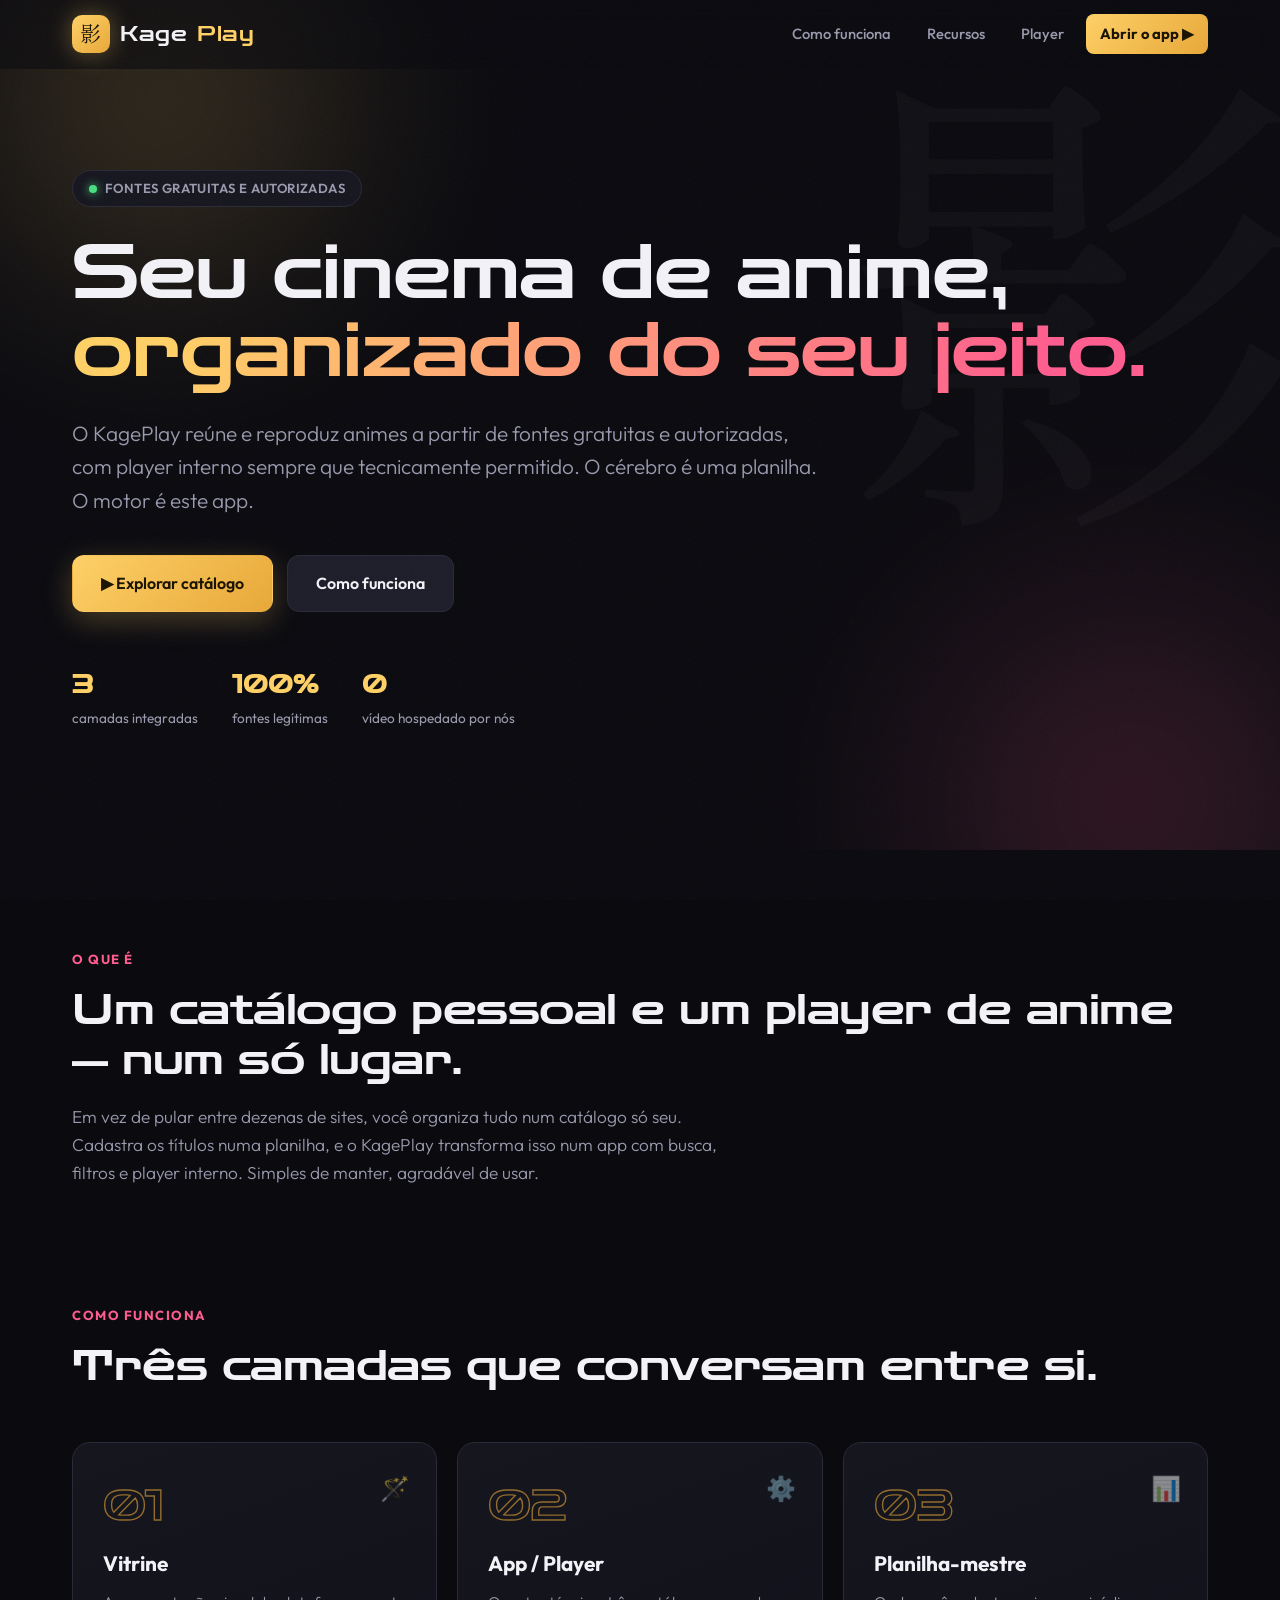
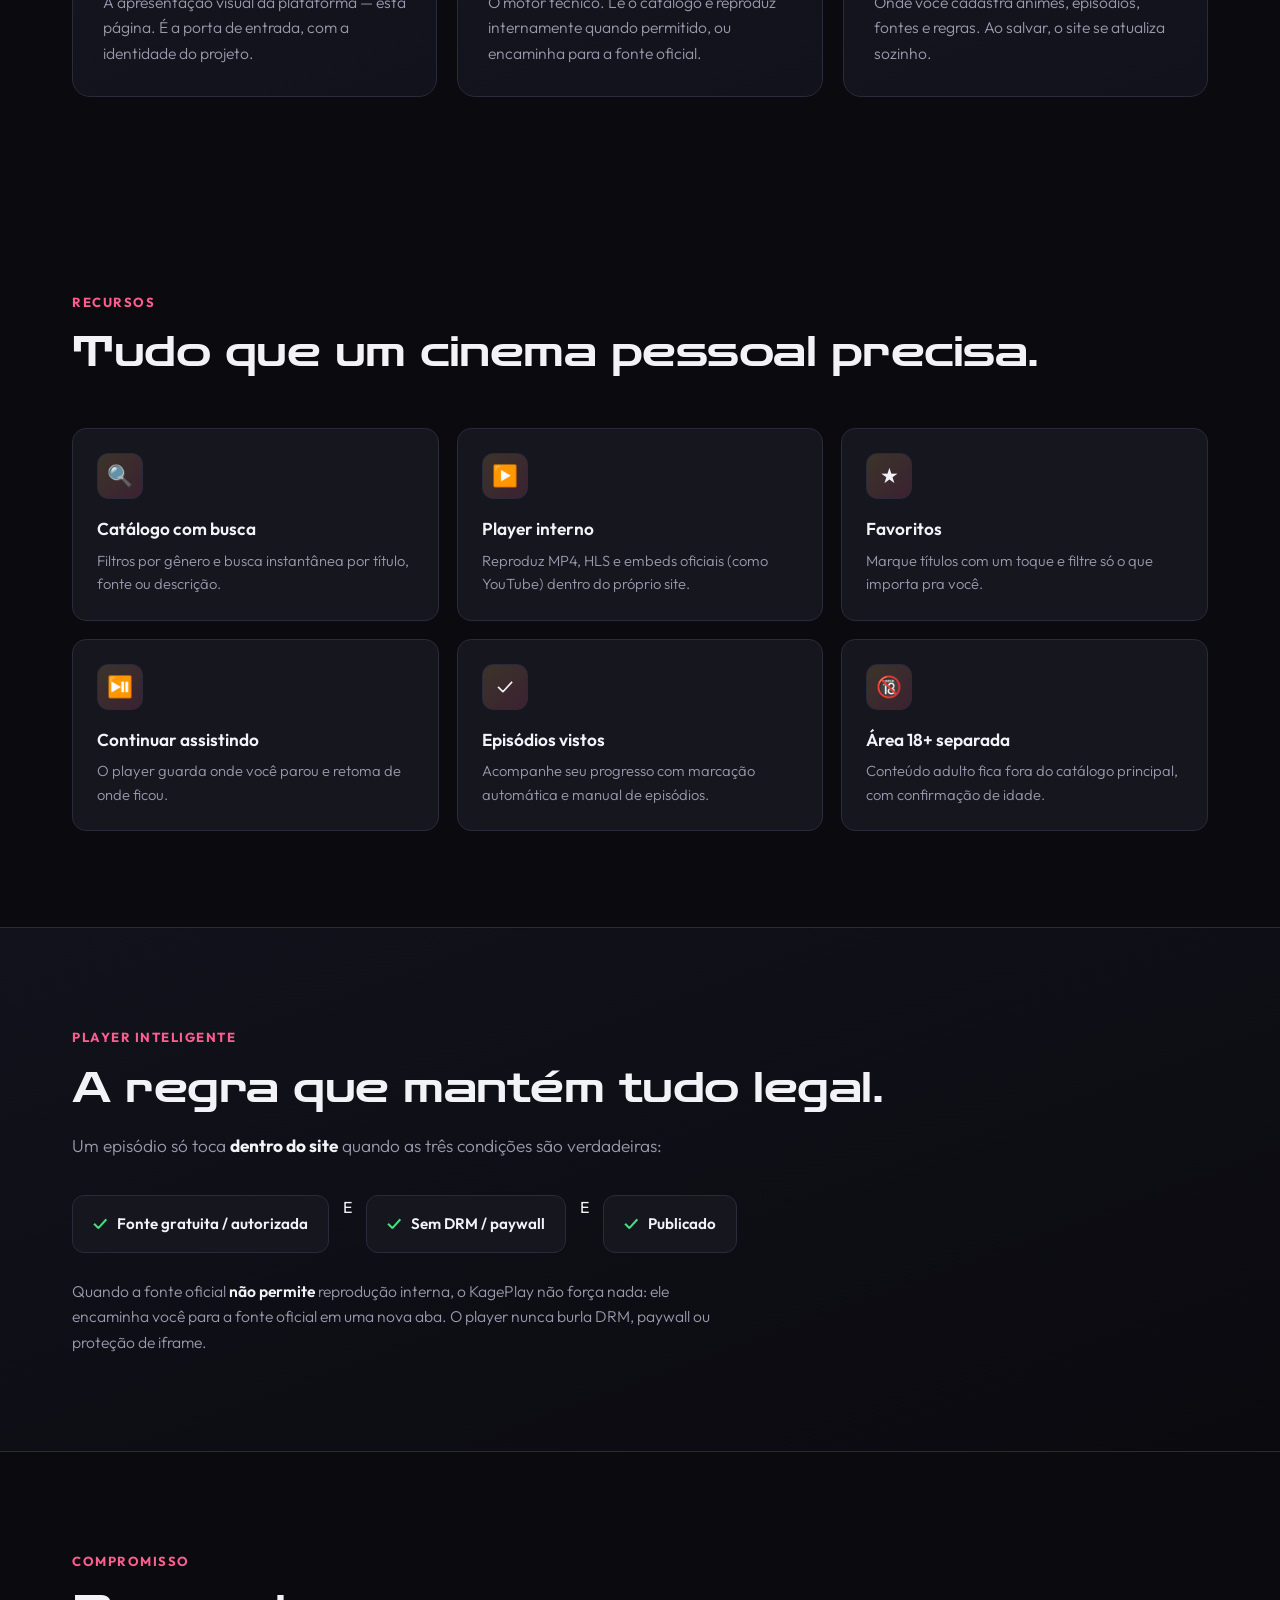
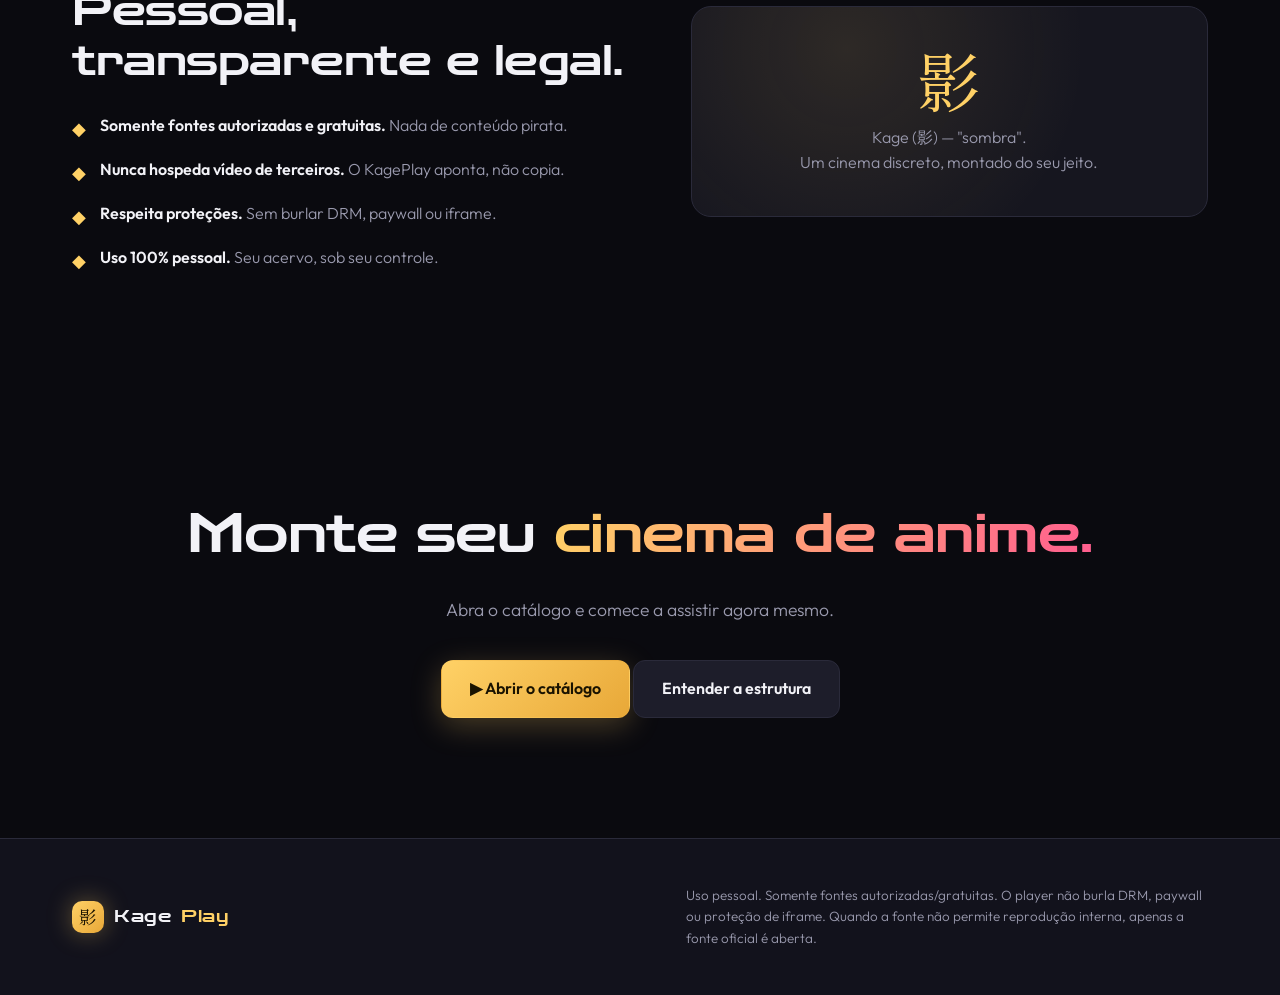
==== vitrine/index.html @ d7ade6af "Rename index.html to vitrine/index.html" ====
<!DOCTYPE html>
<html lang="pt-BR">
<head>
<meta charset="UTF-8">
<meta name="viewport" content="width=device-width, initial-scale=1.0">
<title>KagePlay — Seu cinema de anime</title>
<meta name="description" content="KagePlay reúne e reproduz animes a partir de fontes gratuitas e autorizadas. Catálogo, player interno, favoritos e continuar assistindo — organizados do seu jeito.">
<link rel="preconnect" href="https://fonts.googleapis.com">
<link rel="preconnect" href="https://fonts.gstatic.com" crossorigin>
<link href="https://fonts.googleapis.com/css2?family=Zen+Dots&family=Outfit:wght@300;400;500;600;700;800&family=Shippori+Mincho:wght@600;700&display=swap" rel="stylesheet">
<style>
  :root{
    --bg:#0a0a0f; --bg2:#12121c; --card:#16161f; --elev:#1d1d2a;
    --line:#2a2a3a; --ink:#f2f2f7; --soft:#9a9aae;
    --gold:#ffd166; --gold-deep:#e8a838; --magenta:#ff5d8f; --violet:#8b5cf6;
    --ok:#4ade80;
  }
  *{margin:0;padding:0;box-sizing:border-box}
  html{scroll-behavior:smooth}
  body{
    background:var(--bg); color:var(--ink);
    font-family:'Outfit',sans-serif; line-height:1.6;
    overflow-x:hidden;
  }
  /* textura de grão sutil sobre tudo */
  body::before{
    content:""; position:fixed; inset:0; z-index:9999; pointer-events:none; opacity:.035;
    background-image:url("data:image/svg+xml,%3Csvg xmlns='http://www.w3.org/2000/svg' width='120' height='120'%3E%3Cfilter id='n'%3E%3CfeTurbulence type='fractalNoise' baseFrequency='0.85' numOctaves='3'/%3E%3C/filter%3E%3Crect width='100%25' height='100%25' filter='url(%23n)'/%3E%3C/svg%3E");
  }
  .wrap{max-width:1180px;margin:0 auto;padding:0 22px}
  a{color:inherit;text-decoration:none}

  /* ---------- HEADER ---------- */
  header{
    position:fixed;top:0;left:0;right:0;z-index:100;
    backdrop-filter:blur(12px); background:rgba(10,10,15,.6);
    border-bottom:1px solid transparent; transition:.3s;
  }
  header.scrolled{border-bottom-color:var(--line); background:rgba(10,10,15,.85)}
  .nav{display:flex;align-items:center;justify-content:space-between;height:68px}
  .logo{font-family:'Zen Dots',sans-serif;font-size:1.25rem;letter-spacing:.5px;display:flex;align-items:center;gap:10px}
  .logo .mark{
    display:grid;place-items:center;width:38px;height:38px;border-radius:10px;
    background:linear-gradient(135deg,var(--gold),var(--gold-deep));
    color:#1a1300;font-family:'Shippori Mincho',serif;font-size:1.3rem;
    box-shadow:0 0 24px rgba(255,209,102,.35);
  }
  .logo b{color:var(--gold);font-weight:400}
  .navlinks{display:flex;gap:8px;align-items:center}
  .navlinks a{padding:8px 14px;border-radius:8px;color:var(--soft);font-weight:500;font-size:.92rem;transition:.2s}
  .navlinks a:hover{color:var(--ink);background:var(--elev)}
  .navlinks .cta{
    background:linear-gradient(135deg,var(--gold),var(--gold-deep));color:#1a1300;font-weight:700;
  }
  .navlinks .cta:hover{background:linear-gradient(135deg,var(--gold),var(--gold-deep));filter:brightness(1.08)}
  @media(max-width:720px){.navlinks a:not(.cta){display:none}}

  /* ---------- HERO ---------- */
  .hero{position:relative;padding:170px 0 120px;overflow:hidden}
  .hero-bg{position:absolute;inset:0;z-index:0}
  .hero-bg .glow{position:absolute;border-radius:50%;filter:blur(90px);opacity:.5}
  .hero-bg .g1{width:560px;height:560px;background:radial-gradient(circle,var(--gold),transparent 70%);top:-180px;left:-120px;opacity:.22}
  .hero-bg .g2{width:620px;height:620px;background:radial-gradient(circle,var(--magenta),transparent 70%);bottom:-260px;right:-160px;opacity:.20}
  .hero-bg .kanji{
    position:absolute;right:-40px;top:40px;font-family:'Shippori Mincho',serif;
    font-size:30rem;line-height:1;color:#fff;opacity:.025;user-select:none;
  }
  .hero .wrap{position:relative;z-index:1}
  .eyebrow{
    display:inline-flex;align-items:center;gap:8px;padding:7px 16px;border-radius:999px;
    border:1px solid var(--line);background:var(--card);color:var(--soft);
    font-size:.82rem;font-weight:600;letter-spacing:.4px;text-transform:uppercase;margin-bottom:28px;
  }
  .eyebrow .pulse{width:8px;height:8px;border-radius:50%;background:var(--ok);box-shadow:0 0 10px var(--ok)}
  h1.title{
    font-family:'Zen Dots',sans-serif;font-weight:400;font-size:clamp(2.4rem,6.2vw,4.6rem);
    line-height:1.06;letter-spacing:-1px;max-width:16ch;
  }
  h1.title .accent{
    background:linear-gradient(110deg,var(--gold) 10%,var(--magenta) 90%);
    -webkit-background-clip:text;background-clip:text;-webkit-text-fill-color:transparent;
  }
  .hero p.lead{color:var(--soft);font-size:clamp(1.05rem,2vw,1.3rem);max-width:54ch;margin-top:26px;font-weight:300}
  .hero .actions{display:flex;gap:14px;margin-top:38px;flex-wrap:wrap}
  .btn{
    padding:15px 28px;border-radius:12px;font-weight:600;font-size:1rem;cursor:pointer;
    transition:.2s;display:inline-flex;align-items:center;gap:10px;border:1px solid transparent;
  }
  .btn-primary{background:linear-gradient(135deg,var(--gold),var(--gold-deep));color:#1a1300;box-shadow:0 8px 30px rgba(255,209,102,.25)}
  .btn-primary:hover{transform:translateY(-2px);box-shadow:0 12px 38px rgba(255,209,102,.38)}
  .btn-ghost{background:var(--elev);border-color:var(--line);color:var(--ink)}
  .btn-ghost:hover{border-color:var(--gold);color:var(--gold)}
  .hero-stats{display:flex;gap:34px;margin-top:54px;flex-wrap:wrap}
  .hero-stats .s b{font-family:'Zen Dots',sans-serif;font-size:1.5rem;color:var(--gold);display:block}
  .hero-stats .s span{color:var(--soft);font-size:.85rem}

  /* ---------- SECTIONS ---------- */
  section.block{padding:96px 0;position:relative}
  .sec-tag{color:var(--magenta);font-weight:700;font-size:.82rem;letter-spacing:1.5px;text-transform:uppercase}
  h2.sec{font-family:'Zen Dots',sans-serif;font-weight:400;font-size:clamp(1.7rem,3.6vw,2.7rem);line-height:1.15;margin-top:14px;letter-spacing:-.5px}
  .sec-lead{color:var(--soft);font-size:1.08rem;max-width:62ch;margin-top:18px;font-weight:300}

  /* reveal on scroll */
  .reveal{opacity:0;transform:translateY(26px);transition:opacity .7s cubic-bezier(.2,.7,.2,1),transform .7s cubic-bezier(.2,.7,.2,1)}
  .reveal.in{opacity:1;transform:none}

  /* 3 camadas */
  .layers{display:grid;grid-template-columns:repeat(3,1fr);gap:20px;margin-top:50px}
  @media(max-width:860px){.layers{grid-template-columns:1fr}}
  .layer{
    background:linear-gradient(160deg,var(--card),var(--bg2));
    border:1px solid var(--line);border-radius:18px;padding:30px;position:relative;overflow:hidden;transition:.25s;
  }
  .layer:hover{border-color:var(--gold);transform:translateY(-4px)}
  .layer .num{font-family:'Zen Dots',sans-serif;font-size:2.6rem;color:transparent;-webkit-text-stroke:1.4px var(--gold-deep);opacity:.6}
  .layer h3{font-size:1.3rem;margin:8px 0 10px;font-weight:700}
  .layer p{color:var(--soft);font-size:.98rem;font-weight:300}
  .layer .ic{position:absolute;top:26px;right:26px;font-size:1.5rem;opacity:.5}

  /* recursos grid */
  .feats{display:grid;grid-template-columns:repeat(3,1fr);gap:18px;margin-top:50px}
  @media(max-width:860px){.feats{grid-template-columns:repeat(2,1fr)}}
  @media(max-width:540px){.feats{grid-template-columns:1fr}}
  .feat{background:var(--card);border:1px solid var(--line);border-radius:14px;padding:24px;transition:.25s}
  .feat:hover{background:var(--elev);border-color:var(--magenta)}
  .feat .fic{
    width:46px;height:46px;border-radius:11px;display:grid;place-items:center;font-size:1.3rem;margin-bottom:16px;
    background:linear-gradient(135deg,rgba(255,209,102,.16),rgba(255,93,143,.16));border:1px solid var(--line);
  }
  .feat h3{font-size:1.08rem;margin-bottom:6px;font-weight:600}
  .feat p{color:var(--soft);font-size:.92rem;font-weight:300}

  /* player inteligente */
  .smart{background:linear-gradient(160deg,var(--bg2),var(--bg));border-top:1px solid var(--line);border-bottom:1px solid var(--line)}
  .rule{display:flex;gap:14px;flex-wrap:wrap;margin-top:36px}
  .cond{
    display:flex;align-items:center;gap:10px;padding:14px 20px;border-radius:12px;
    background:var(--card);border:1px solid var(--line);font-weight:600;font-size:.95rem;
  }
  .cond .chk{color:var(--ok);font-size:1.1rem}
  .cond .op{color:var(--gold);font-family:'Zen Dots',sans-serif;font-size:.8rem;align-self:center}
  .smart-note{margin-top:26px;color:var(--soft);font-size:.98rem;max-width:64ch;font-weight:300}
  .smart-note b{color:var(--ink);font-weight:600}

  /* compromisso */
  .pledge{display:grid;grid-template-columns:1.1fr 1fr;gap:50px;align-items:center}
  @media(max-width:860px){.pledge{grid-template-columns:1fr}}
  .pledge ul{list-style:none;margin-top:26px;display:flex;flex-direction:column;gap:14px}
  .pledge li{display:flex;gap:14px;align-items:flex-start;color:var(--soft);font-weight:300}
  .pledge li b{color:var(--ink);font-weight:600}
  .pledge li .mk{color:var(--gold);font-size:1.1rem;flex-shrink:0;margin-top:2px}
  .pledge-card{
    background:radial-gradient(circle at 30% 20%,rgba(255,209,102,.1),transparent 60%),var(--card);
    border:1px solid var(--line);border-radius:20px;padding:40px;text-align:center;
  }
  .pledge-card .big{font-family:'Shippori Mincho',serif;font-size:4rem;color:var(--gold);line-height:1}
  .pledge-card p{color:var(--soft);margin-top:14px;font-weight:300}

  /* CTA final */
  .final{text-align:center;padding:120px 0}
  .final h2{font-family:'Zen Dots',sans-serif;font-weight:400;font-size:clamp(2rem,5vw,3.4rem);letter-spacing:-.5px}
  .final h2 .accent{background:linear-gradient(110deg,var(--gold),var(--magenta));-webkit-background-clip:text;background-clip:text;-webkit-text-fill-color:transparent}
  .final p{color:var(--soft);margin-top:18px;font-size:1.1rem;font-weight:300}
  .final .actions{justify-content:center;margin-top:36px}

  /* footer */
  footer{border-top:1px solid var(--line);padding:46px 0;background:var(--bg2)}
  .foot{display:flex;justify-content:space-between;gap:30px;flex-wrap:wrap;align-items:center}
  .foot .legal{color:var(--soft);font-size:.84rem;max-width:58ch;font-weight:300}
</style>
</head>
<body>

<header id="hdr">
  <div class="wrap nav">
    <a class="logo" href="#top"><span class="mark">影</span>Kage<b>Play</b></a>
    <nav class="navlinks">
      <a href="#como">Como funciona</a>
      <a href="#recursos">Recursos</a>
      <a href="#player">Player</a>
      <a class="cta" href="./index.html">Abrir o app ▶</a>
    </nav>
  </div>
</header>

<!-- HERO -->
<section class="hero" id="top">
  <div class="hero-bg">
    <div class="glow g1"></div>
    <div class="glow g2"></div>
    <div class="kanji">影</div>
  </div>
  <div class="wrap">
    <span class="eyebrow reveal"><span class="pulse"></span> Fontes gratuitas e autorizadas</span>
    <h1 class="title reveal">Seu cinema de anime, <span class="accent">organizado do seu jeito.</span></h1>
    <p class="lead reveal">O KagePlay reúne e reproduz animes a partir de fontes gratuitas e autorizadas, com player interno sempre que tecnicamente permitido. O cérebro é uma planilha. O motor é este app.</p>
    <div class="actions reveal">
      <a class="btn btn-primary" href="./index.html">▶ Explorar catálogo</a>
      <a class="btn btn-ghost" href="#como">Como funciona</a>
    </div>
    <div class="hero-stats reveal">
      <div class="s"><b>3</b><span>camadas integradas</span></div>
      <div class="s"><b>100%</b><span>fontes legítimas</span></div>
      <div class="s"><b>0</b><span>vídeo hospedado por nós</span></div>
    </div>
  </div>
</section>

<!-- O QUE É -->
<section class="block" id="oque">
  <div class="wrap">
    <span class="sec-tag reveal">O que é</span>
    <h2 class="sec reveal">Um catálogo pessoal e um player de anime — num só lugar.</h2>
    <p class="sec-lead reveal">Em vez de pular entre dezenas de sites, você organiza tudo num catálogo só seu. Cadastra os títulos numa planilha, e o KagePlay transforma isso num app com busca, filtros e player interno. Simples de manter, agradável de usar.</p>
  </div>
</section>

<!-- COMO FUNCIONA -->
<section class="block" id="como" style="padding-top:20px">
  <div class="wrap">
    <span class="sec-tag reveal">Como funciona</span>
    <h2 class="sec reveal">Três camadas que conversam entre si.</h2>
    <div class="layers">
      <div class="layer reveal">
        <span class="ic">🪄</span>
        <div class="num">01</div>
        <h3>Vitrine</h3>
        <p>A apresentação visual da plataforma — esta página. É a porta de entrada, com a identidade do projeto.</p>
      </div>
      <div class="layer reveal">
        <span class="ic">⚙️</span>
        <div class="num">02</div>
        <h3>App / Player</h3>
        <p>O motor técnico. Lê o catálogo e reproduz internamente quando permitido, ou encaminha para a fonte oficial.</p>
      </div>
      <div class="layer reveal">
        <span class="ic">📊</span>
        <div class="num">03</div>
        <h3>Planilha-mestre</h3>
        <p>Onde você cadastra animes, episódios, fontes e regras. Ao salvar, o site se atualiza sozinho.</p>
      </div>
    </div>
  </div>
</section>

<!-- RECURSOS -->
<section class="block" id="recursos">
  <div class="wrap">
    <span class="sec-tag reveal">Recursos</span>
    <h2 class="sec reveal">Tudo que um cinema pessoal precisa.</h2>
    <div class="feats">
      <div class="feat reveal"><div class="fic">🔍</div><h3>Catálogo com busca</h3><p>Filtros por gênero e busca instantânea por título, fonte ou descrição.</p></div>
      <div class="feat reveal"><div class="fic">▶️</div><h3>Player interno</h3><p>Reproduz MP4, HLS e embeds oficiais (como YouTube) dentro do próprio site.</p></div>
      <div class="feat reveal"><div class="fic">★</div><h3>Favoritos</h3><p>Marque títulos com um toque e filtre só o que importa pra você.</p></div>
      <div class="feat reveal"><div class="fic">⏯️</div><h3>Continuar assistindo</h3><p>O player guarda onde você parou e retoma de onde ficou.</p></div>
      <div class="feat reveal"><div class="fic">✓</div><h3>Episódios vistos</h3><p>Acompanhe seu progresso com marcação automática e manual de episódios.</p></div>
      <div class="feat reveal"><div class="fic">🔞</div><h3>Área 18+ separada</h3><p>Conteúdo adulto fica fora do catálogo principal, com confirmação de idade.</p></div>
    </div>
  </div>
</section>

<!-- PLAYER INTELIGENTE -->
<section class="block smart" id="player">
  <div class="wrap">
    <span class="sec-tag reveal">Player inteligente</span>
    <h2 class="sec reveal">A regra que mantém tudo legal.</h2>
    <p class="sec-lead reveal">Um episódio só toca <b style="color:var(--ink)">dentro do site</b> quando as três condições são verdadeiras:</p>
    <div class="rule">
      <div class="cond reveal"><span class="chk">✓</span> Fonte gratuita / autorizada</div>
      <span class="op reveal">E</span>
      <div class="cond reveal"><span class="chk">✓</span> Sem DRM / paywall</div>
      <span class="op reveal">E</span>
      <div class="cond reveal"><span class="chk">✓</span> Publicado</div>
    </div>
    <p class="smart-note reveal">Quando a fonte oficial <b>não permite</b> reprodução interna, o KagePlay não força nada: ele encaminha você para a fonte oficial em uma nova aba. O player nunca burla DRM, paywall ou proteção de iframe.</p>
  </div>
</section>

<!-- COMPROMISSO -->
<section class="block" id="compromisso">
  <div class="wrap pledge">
    <div class="reveal">
      <span class="sec-tag">Compromisso</span>
      <h2 class="sec">Pessoal, transparente e legal.</h2>
      <ul>
        <li><span class="mk">◆</span><div><b>Somente fontes autorizadas e gratuitas.</b> Nada de conteúdo pirata.</div></li>
        <li><span class="mk">◆</span><div><b>Nunca hospeda vídeo de terceiros.</b> O KagePlay aponta, não copia.</div></li>
        <li><span class="mk">◆</span><div><b>Respeita proteções.</b> Sem burlar DRM, paywall ou iframe.</div></li>
        <li><span class="mk">◆</span><div><b>Uso 100% pessoal.</b> Seu acervo, sob seu controle.</div></li>
      </ul>
    </div>
    <div class="pledge-card reveal">
      <div class="big">影</div>
      <p>Kage (影) — "sombra".<br>Um cinema discreto, montado do seu jeito.</p>
    </div>
  </div>
</section>

<!-- CTA FINAL -->
<section class="final">
  <div class="wrap">
    <h2 class="reveal">Monte seu <span class="accent">cinema de anime.</span></h2>
    <p class="reveal">Abra o catálogo e comece a assistir agora mesmo.</p>
    <div class="actions reveal">
      <a class="btn btn-primary" href="./index.html">▶ Abrir o catálogo</a>
      <a class="btn btn-ghost" href="./pages/como-funciona.html">Entender a estrutura</a>
    </div>
  </div>
</section>

<footer>
  <div class="wrap foot">
    <a class="logo" href="#top" style="font-size:1.05rem"><span class="mark" style="width:32px;height:32px;font-size:1.1rem">影</span>Kage<b>Play</b></a>
    <p class="legal">Uso pessoal. Somente fontes autorizadas/gratuitas. O player não burla DRM, paywall ou proteção de iframe. Quando a fonte não permite reprodução interna, apenas a fonte oficial é aberta.</p>
  </div>
</footer>

<script>
  // header com borda ao rolar
  const hdr = document.getElementById('hdr');
  addEventListener('scroll', () => hdr.classList.toggle('scrolled', scrollY > 20));

  // reveal on scroll com stagger
  const io = new IntersectionObserver((entries) => {
    entries.forEach((e, i) => {
      if (e.isIntersecting) {
        e.target.style.transitionDelay = (e.target.dataset.d || (i % 6) * 60) + 'ms';
        e.target.classList.add('in');
        io.unobserve(e.target);
      }
    });
  }, { threshold: .12 });
  document.querySelectorAll('.reveal').forEach(el => io.observe(el));
</script>
</body>
</html>
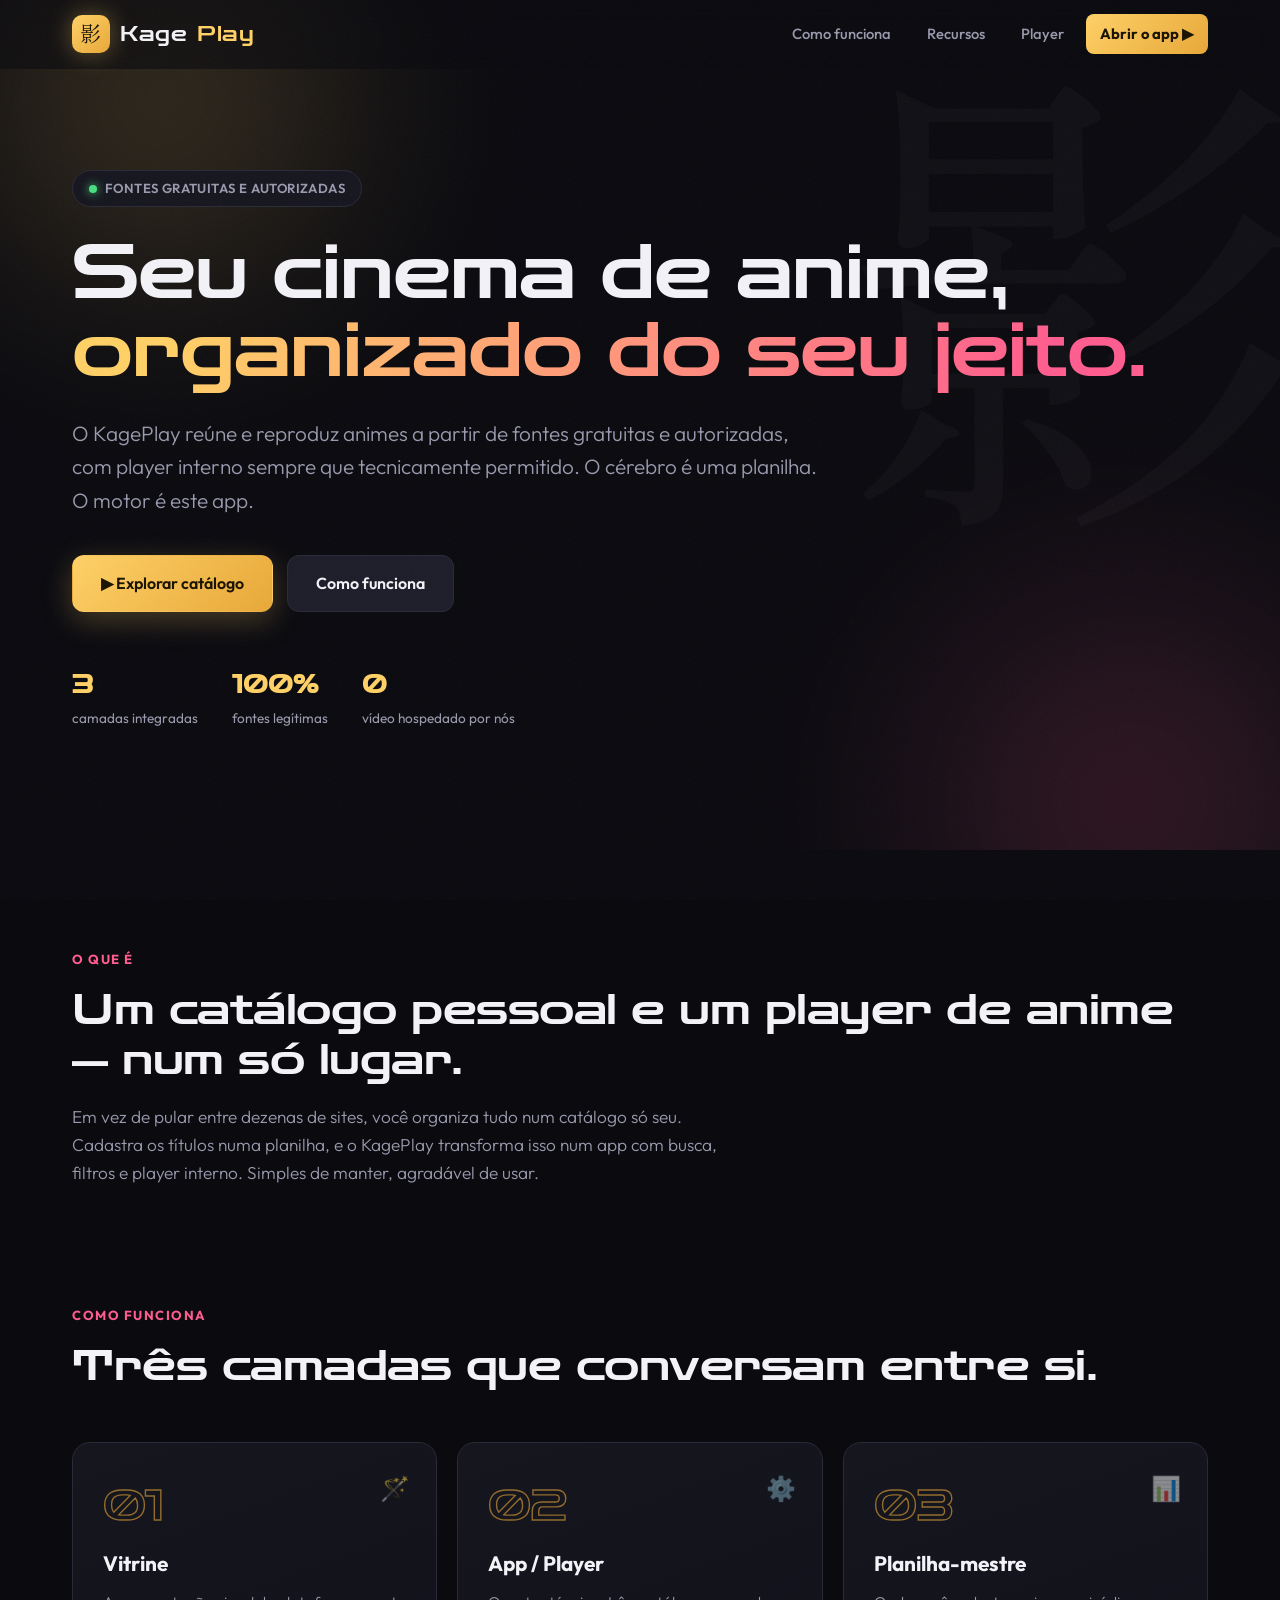
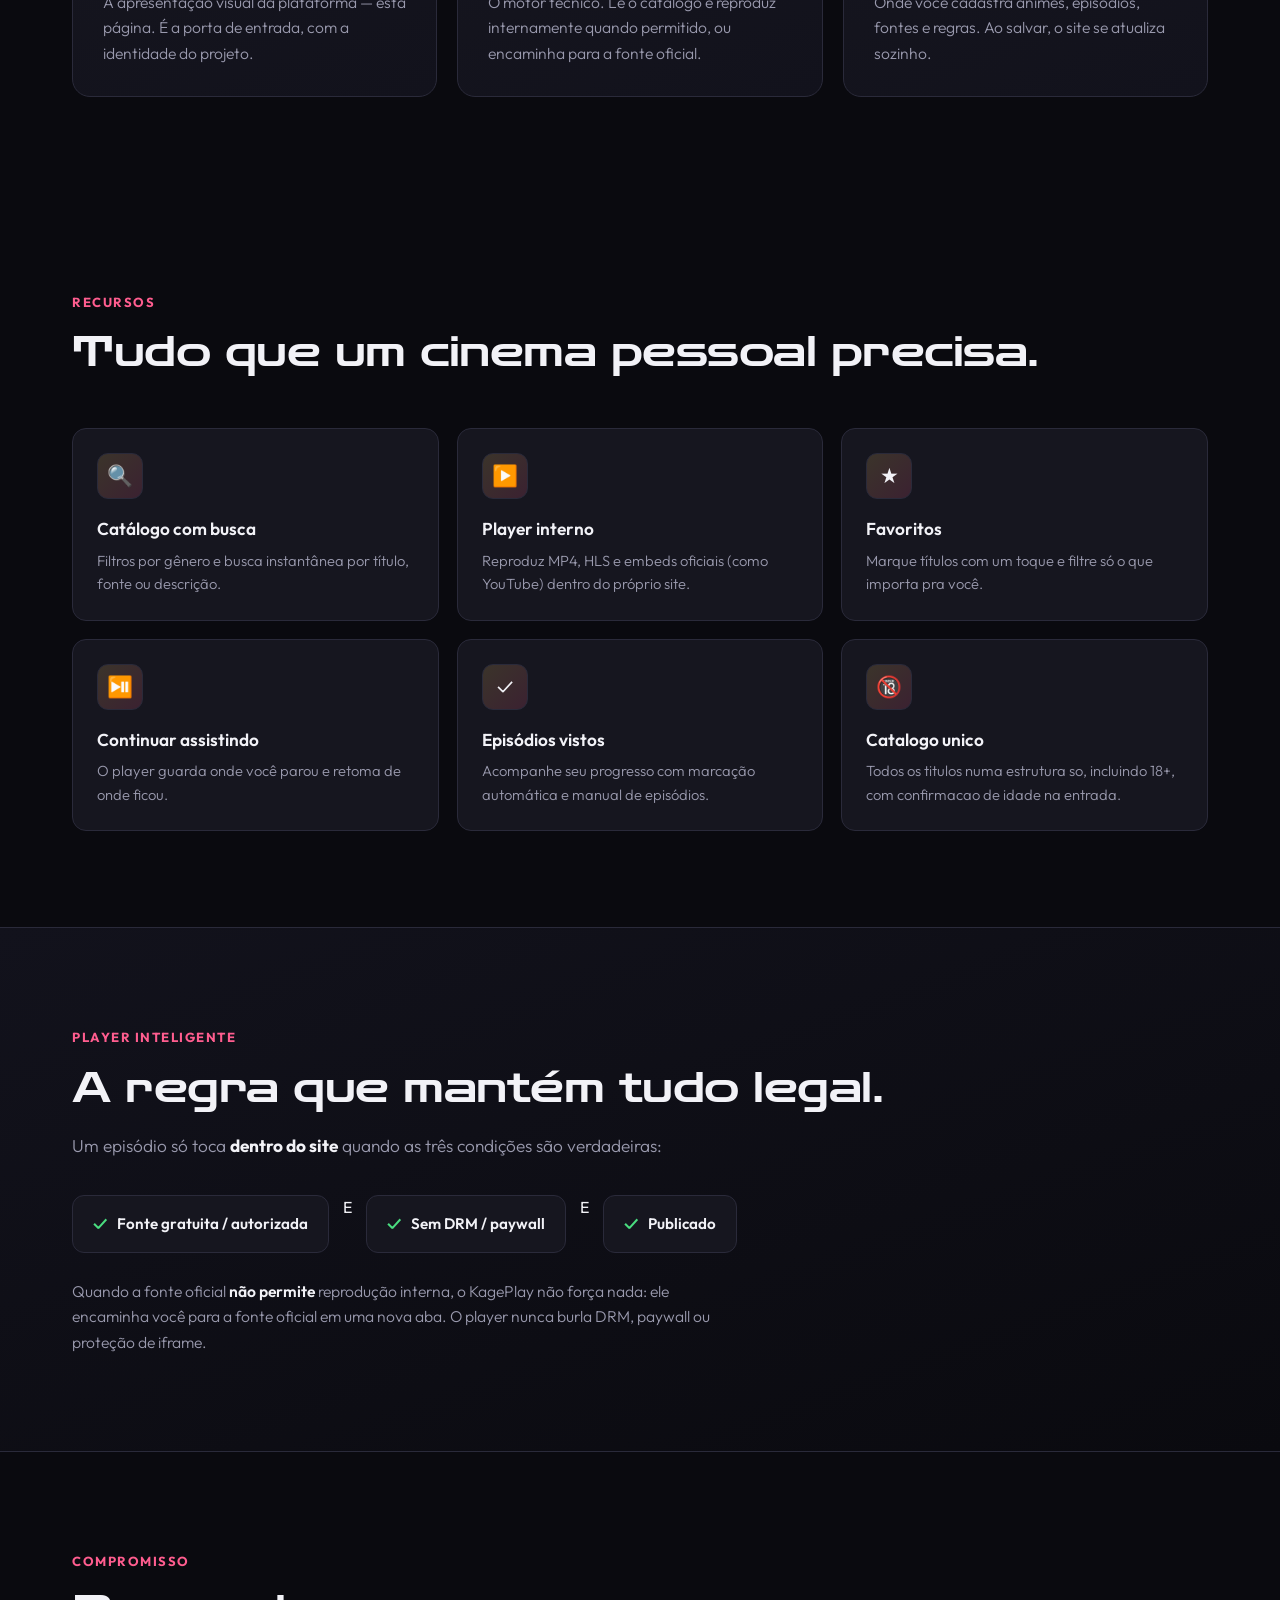
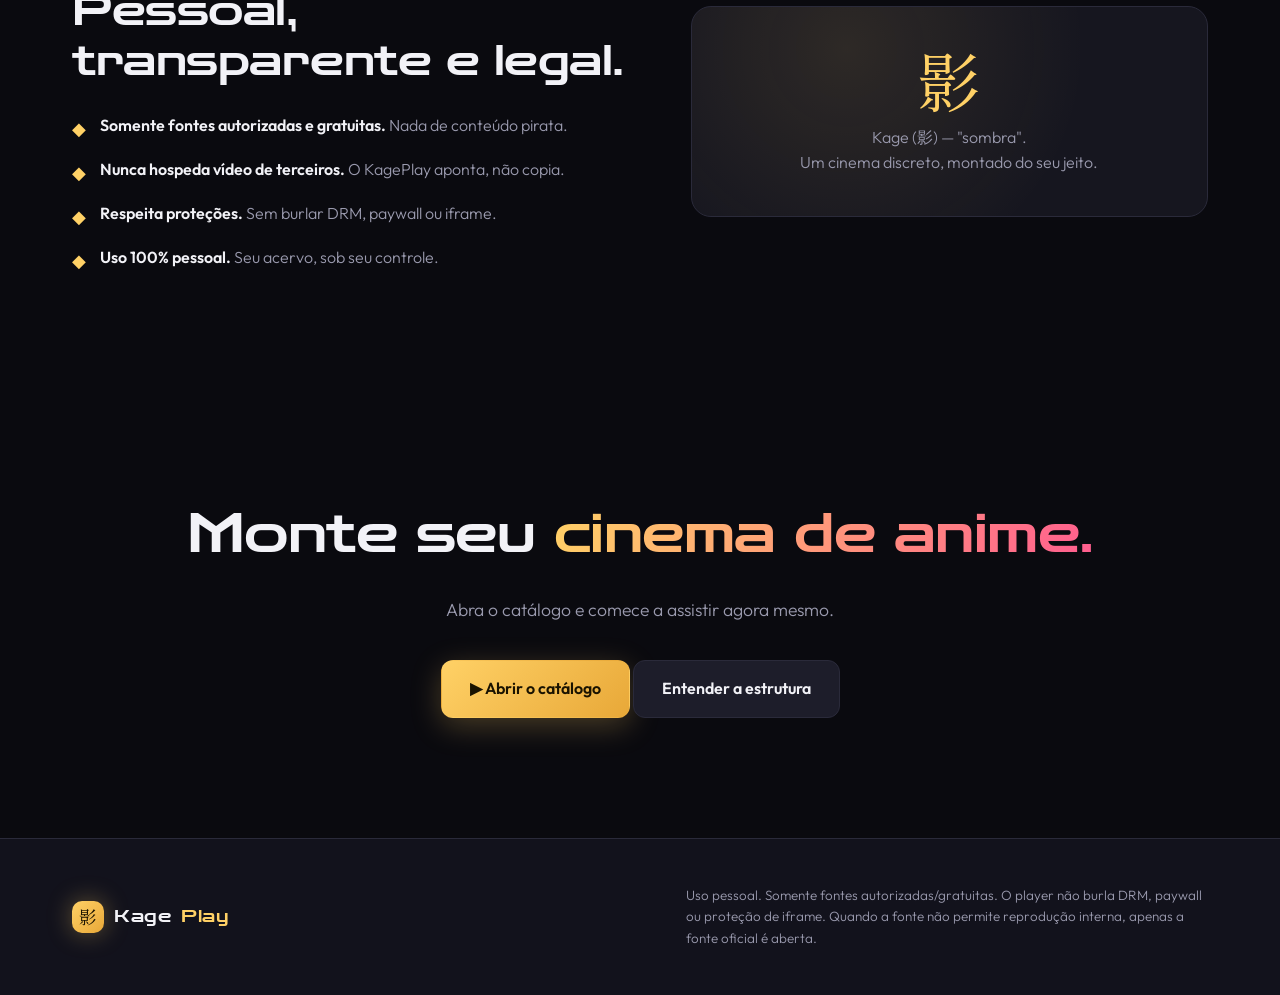
==== commit 53cccfcd: "Add files via upload" ====
--- a/vitrine/index.html
+++ b/vitrine/index.html
@@ -254,7 +254,7 @@
       <div class="feat reveal"><div class="fic">★</div><h3>Favoritos</h3><p>Marque títulos com um toque e filtre só o que importa pra você.</p></div>
       <div class="feat reveal"><div class="fic">⏯️</div><h3>Continuar assistindo</h3><p>O player guarda onde você parou e retoma de onde ficou.</p></div>
       <div class="feat reveal"><div class="fic">✓</div><h3>Episódios vistos</h3><p>Acompanhe seu progresso com marcação automática e manual de episódios.</p></div>
-      <div class="feat reveal"><div class="fic">🔞</div><h3>Área 18+ separada</h3><p>Conteúdo adulto fica fora do catálogo principal, com confirmação de idade.</p></div>
+      <div class="feat reveal"><div class="fic">🔞</div><h3>Catalogo unico</h3><p>Todos os titulos numa estrutura so, incluindo 18+, com confirmacao de idade na entrada.</p></div>
     </div>
   </div>
 </section>
